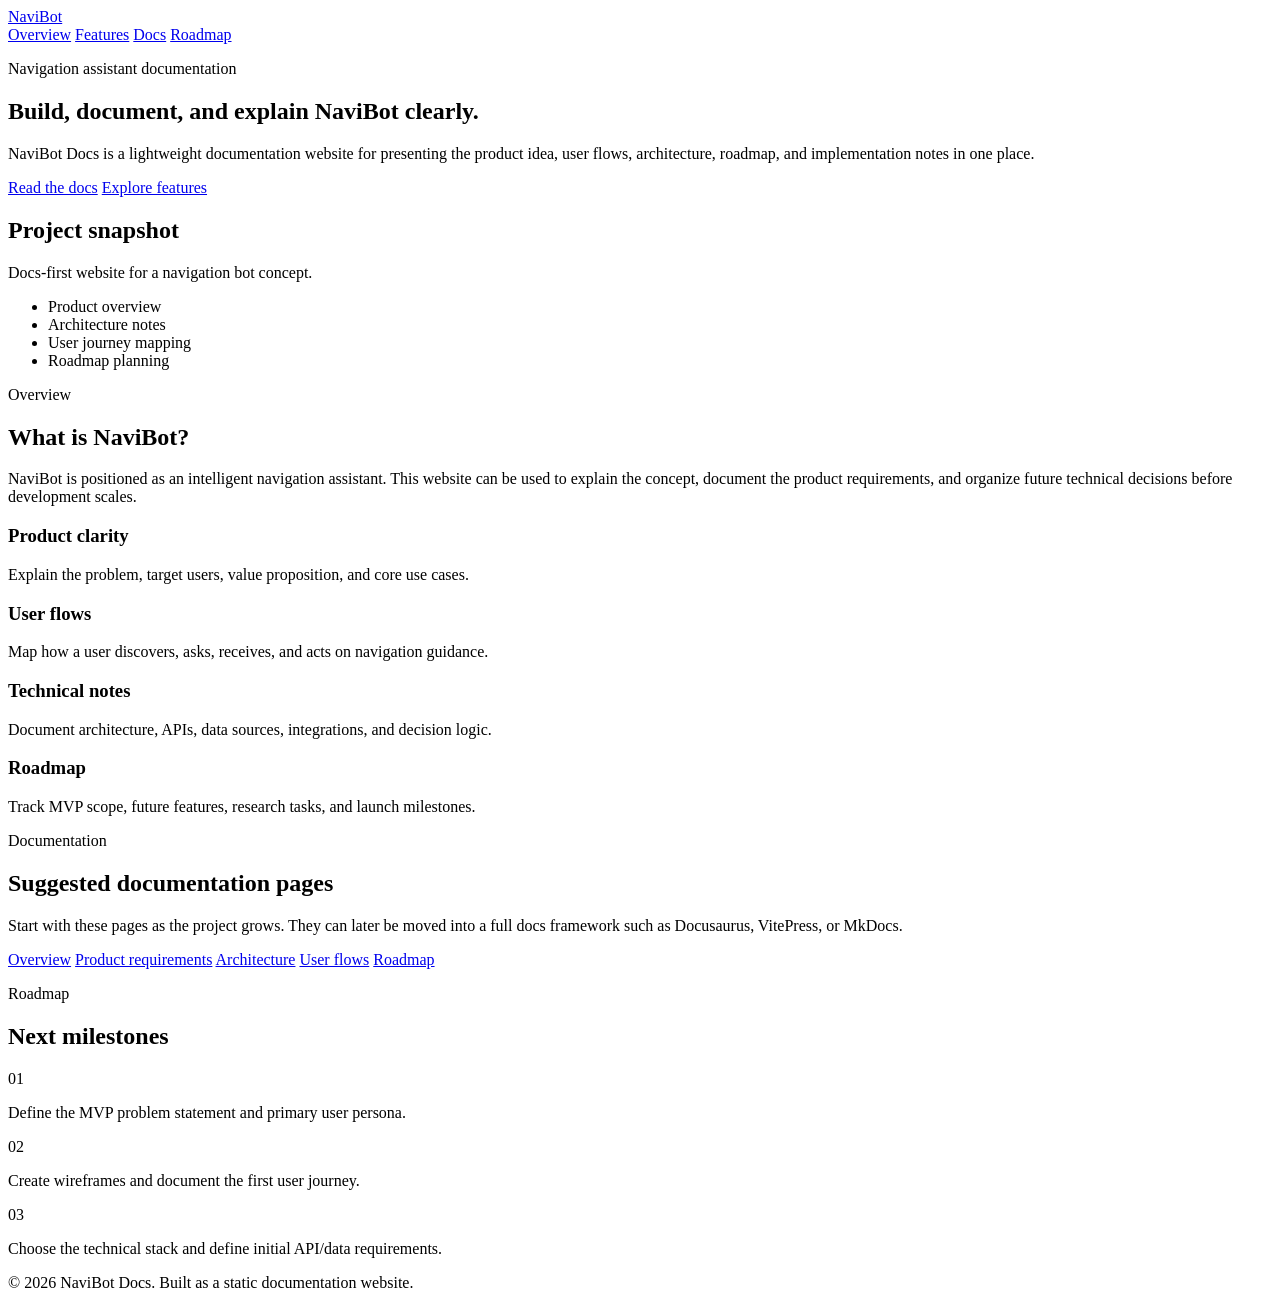
==== index.html @ 1c1b9d84 "Create NaviBot static website" ====
<!DOCTYPE html>
<html lang="en">
<head>
  <meta charset="UTF-8" />
  <meta name="viewport" content="width=device-width, initial-scale=1.0" />
  <title>NaviBot Docs</title>
  <meta name="description" content="Documentation and product overview website for NaviBot." />
  <link rel="stylesheet" href="styles.css" />
</head>
<body>
  <header class="site-header">
    <nav class="nav">
      <a class="logo" href="#top">NaviBot</a>
      <div class="nav-links">
        <a href="#overview">Overview</a>
        <a href="#features">Features</a>
        <a href="#docs">Docs</a>
        <a href="#roadmap">Roadmap</a>
      </div>
    </nav>
  </header>

  <main id="top">
    <section class="hero">
      <div class="hero-content">
        <p class="eyebrow">Navigation assistant documentation</p>
        <h1>Build, document, and explain NaviBot clearly.</h1>
        <p class="hero-text">
          NaviBot Docs is a lightweight documentation website for presenting the product idea,
          user flows, architecture, roadmap, and implementation notes in one place.
        </p>
        <div class="hero-actions">
          <a class="button primary" href="#docs">Read the docs</a>
          <a class="button secondary" href="#features">Explore features</a>
        </div>
      </div>
      <div class="hero-card" aria-label="NaviBot summary card">
        <span class="status-dot"></span>
        <h2>Project snapshot</h2>
        <p>Docs-first website for a navigation bot concept.</p>
        <ul>
          <li>Product overview</li>
          <li>Architecture notes</li>
          <li>User journey mapping</li>
          <li>Roadmap planning</li>
        </ul>
      </div>
    </section>

    <section id="overview" class="section">
      <div class="section-heading">
        <p class="eyebrow">Overview</p>
        <h2>What is NaviBot?</h2>
      </div>
      <p>
        NaviBot is positioned as an intelligent navigation assistant. This website can be used
        to explain the concept, document the product requirements, and organize future technical
        decisions before development scales.
      </p>
    </section>

    <section id="features" class="section grid-section">
      <div class="feature-card">
        <h3>Product clarity</h3>
        <p>Explain the problem, target users, value proposition, and core use cases.</p>
      </div>
      <div class="feature-card">
        <h3>User flows</h3>
        <p>Map how a user discovers, asks, receives, and acts on navigation guidance.</p>
      </div>
      <div class="feature-card">
        <h3>Technical notes</h3>
        <p>Document architecture, APIs, data sources, integrations, and decision logic.</p>
      </div>
      <div class="feature-card">
        <h3>Roadmap</h3>
        <p>Track MVP scope, future features, research tasks, and launch milestones.</p>
      </div>
    </section>

    <section id="docs" class="section docs-panel">
      <div>
        <p class="eyebrow">Documentation</p>
        <h2>Suggested documentation pages</h2>
        <p>
          Start with these pages as the project grows. They can later be moved into a full docs
          framework such as Docusaurus, VitePress, or MkDocs.
        </p>
      </div>
      <div class="doc-list">
        <a href="docs/overview.md">Overview</a>
        <a href="docs/product-requirements.md">Product requirements</a>
        <a href="docs/architecture.md">Architecture</a>
        <a href="docs/user-flows.md">User flows</a>
        <a href="docs/roadmap.md">Roadmap</a>
      </div>
    </section>

    <section id="roadmap" class="section timeline">
      <p class="eyebrow">Roadmap</p>
      <h2>Next milestones</h2>
      <div class="timeline-item">
        <span>01</span>
        <p>Define the MVP problem statement and primary user persona.</p>
      </div>
      <div class="timeline-item">
        <span>02</span>
        <p>Create wireframes and document the first user journey.</p>
      </div>
      <div class="timeline-item">
        <span>03</span>
        <p>Choose the technical stack and define initial API/data requirements.</p>
      </div>
    </section>
  </main>

  <footer class="footer">
    <p>© 2026 NaviBot Docs. Built as a static documentation website.</p>
  </footer>
</body>
</html>
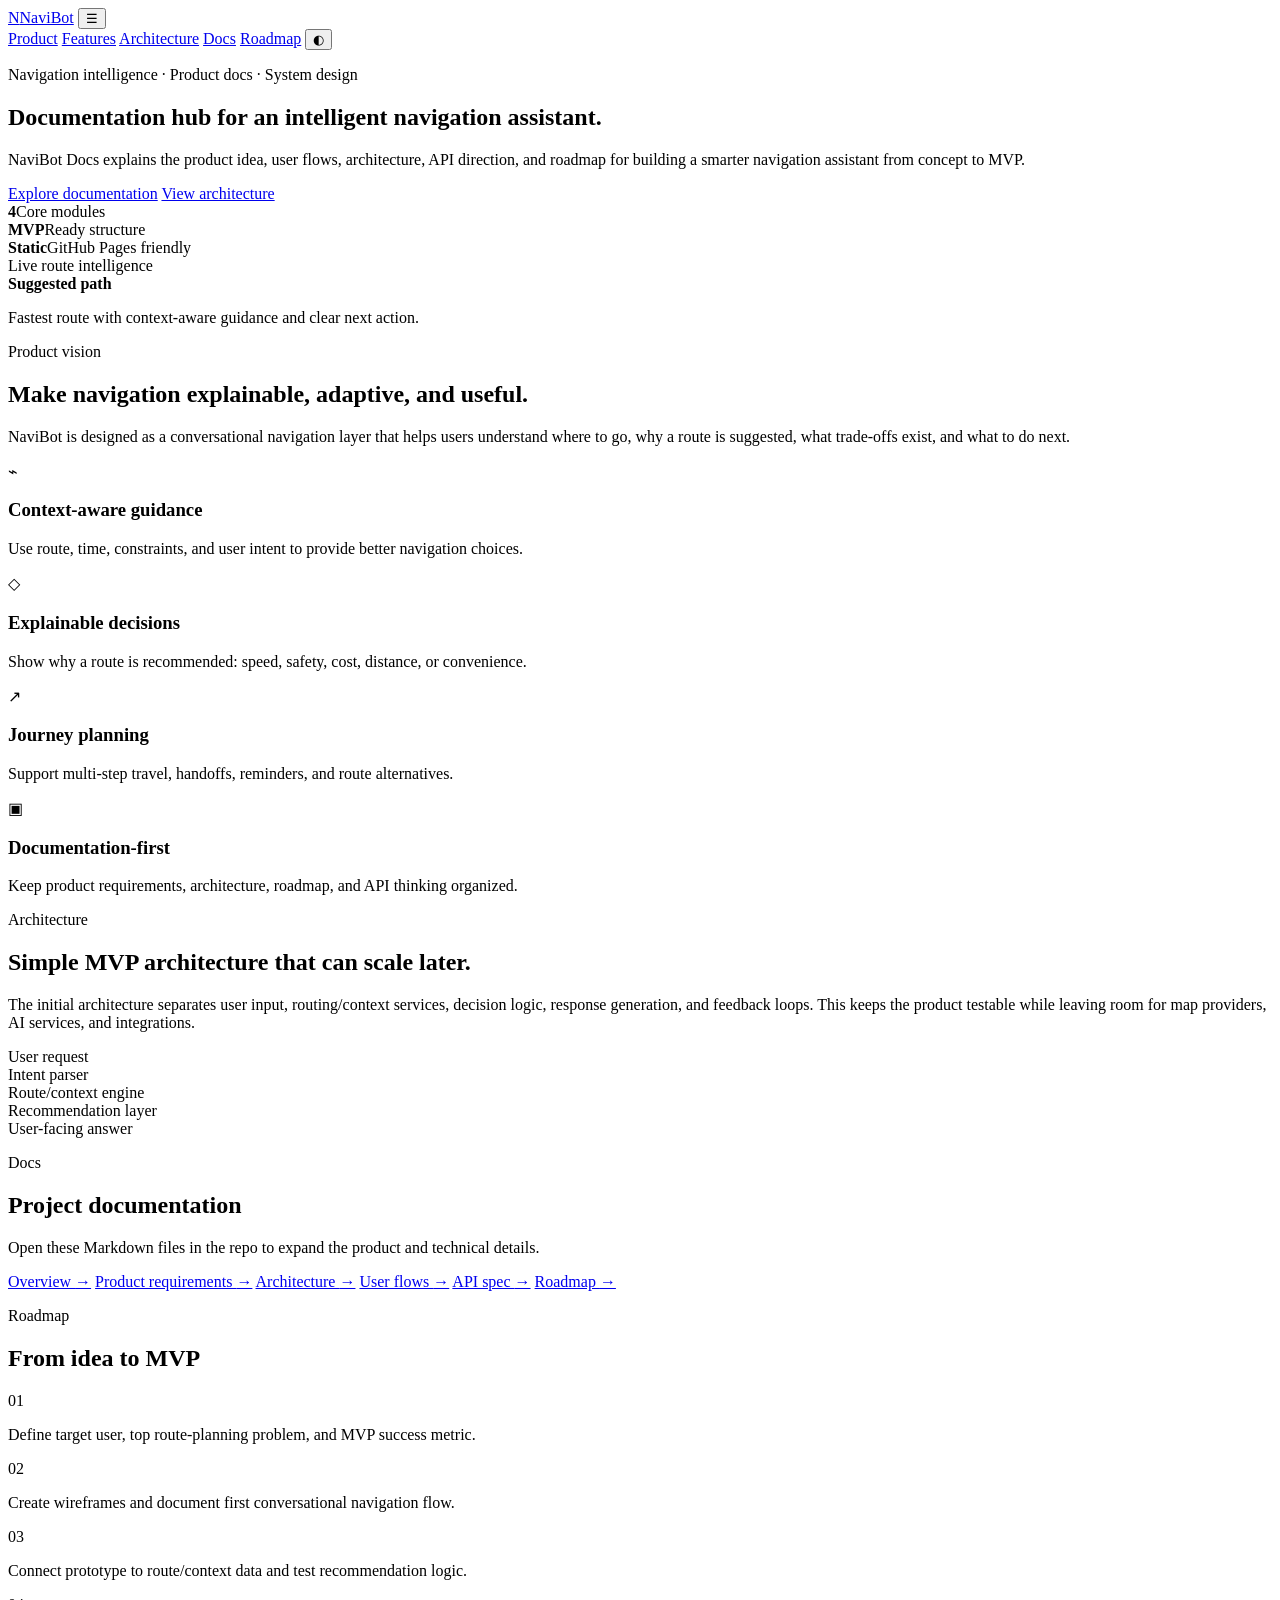
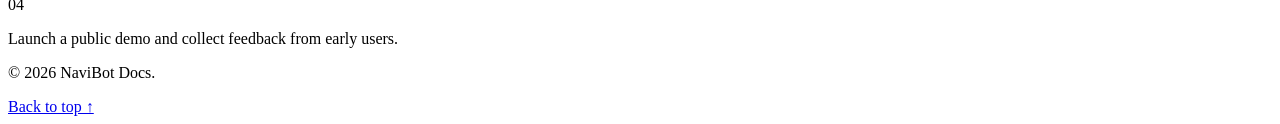
==== commit 5cac9151: "Build NaviBot documentation website homepage" ====
--- a/index.html
+++ b/index.html
@@ -1,121 +1,162 @@
 <!DOCTYPE html>
-<html lang="en">
+<html lang="en" data-theme="dark">
 <head>
   <meta charset="UTF-8" />
   <meta name="viewport" content="width=device-width, initial-scale=1.0" />
-  <title>NaviBot Docs</title>
-  <meta name="description" content="Documentation and product overview website for NaviBot." />
+  <title>NaviBot | Intelligent Navigation Assistant</title>
+  <meta name="description" content="NaviBot is an intelligent navigation assistant concept with product docs, architecture notes, user flows, and roadmap." />
+  <meta property="og:title" content="NaviBot Documentation" />
+  <meta property="og:description" content="Product and technical documentation website for NaviBot." />
+  <link rel="preconnect" href="https://fonts.googleapis.com">
+  <link rel="preconnect" href="https://fonts.gstatic.com" crossorigin>
+  <link href="https://fonts.googleapis.com/css2?family=Inter:wght@400;500;600;700;800&display=swap" rel="stylesheet">
   <link rel="stylesheet" href="styles.css" />
 </head>
 <body>
+  <div class="background-glow"></div>
+
   <header class="site-header">
-    <nav class="nav">
-      <a class="logo" href="#top">NaviBot</a>
+    <nav class="nav container">
+      <a class="logo" href="#top" aria-label="NaviBot home"><span>N</span>NaviBot</a>
+      <button class="nav-toggle" aria-label="Toggle navigation">☰</button>
       <div class="nav-links">
-        <a href="#overview">Overview</a>
+        <a href="#product">Product</a>
         <a href="#features">Features</a>
+        <a href="#architecture">Architecture</a>
         <a href="#docs">Docs</a>
         <a href="#roadmap">Roadmap</a>
+        <button class="theme-toggle" type="button" aria-label="Toggle dark mode">◐</button>
       </div>
     </nav>
   </header>
 
   <main id="top">
-    <section class="hero">
-      <div class="hero-content">
-        <p class="eyebrow">Navigation assistant documentation</p>
-        <h1>Build, document, and explain NaviBot clearly.</h1>
+    <section class="hero container">
+      <div class="hero-content reveal">
+        <p class="eyebrow">Navigation intelligence · Product docs · System design</p>
+        <h1>Documentation hub for an intelligent navigation assistant.</h1>
         <p class="hero-text">
-          NaviBot Docs is a lightweight documentation website for presenting the product idea,
-          user flows, architecture, roadmap, and implementation notes in one place.
+          NaviBot Docs explains the product idea, user flows, architecture, API direction,
+          and roadmap for building a smarter navigation assistant from concept to MVP.
         </p>
         <div class="hero-actions">
-          <a class="button primary" href="#docs">Read the docs</a>
-          <a class="button secondary" href="#features">Explore features</a>
+          <a class="button primary" href="#docs">Explore documentation</a>
+          <a class="button secondary" href="#architecture">View architecture</a>
+        </div>
+        <div class="metrics" aria-label="Project highlights">
+          <div><strong>4</strong><span>Core modules</span></div>
+          <div><strong>MVP</strong><span>Ready structure</span></div>
+          <div><strong>Static</strong><span>GitHub Pages friendly</span></div>
         </div>
       </div>
-      <div class="hero-card" aria-label="NaviBot summary card">
-        <span class="status-dot"></span>
-        <h2>Project snapshot</h2>
-        <p>Docs-first website for a navigation bot concept.</p>
-        <ul>
-          <li>Product overview</li>
-          <li>Architecture notes</li>
-          <li>User journey mapping</li>
-          <li>Roadmap planning</li>
-        </ul>
+
+      <div class="hero-visual reveal">
+        <div class="map-card">
+          <div class="map-header">
+            <span class="pulse"></span>
+            <span>Live route intelligence</span>
+          </div>
+          <div class="route-canvas">
+            <span class="node node-a"></span>
+            <span class="node node-b"></span>
+            <span class="node node-c"></span>
+            <span class="route-line line-one"></span>
+            <span class="route-line line-two"></span>
+          </div>
+          <div class="insight-card">
+            <strong>Suggested path</strong>
+            <p>Fastest route with context-aware guidance and clear next action.</p>
+          </div>
+        </div>
       </div>
     </section>
 
-    <section id="overview" class="section">
+    <section id="product" class="section container reveal">
       <div class="section-heading">
-        <p class="eyebrow">Overview</p>
-        <h2>What is NaviBot?</h2>
+        <p class="eyebrow">Product vision</p>
+        <h2>Make navigation explainable, adaptive, and useful.</h2>
       </div>
-      <p>
-        NaviBot is positioned as an intelligent navigation assistant. This website can be used
-        to explain the concept, document the product requirements, and organize future technical
-        decisions before development scales.
+      <p class="lead">
+        NaviBot is designed as a conversational navigation layer that helps users understand where to go,
+        why a route is suggested, what trade-offs exist, and what to do next.
       </p>
     </section>
 
-    <section id="features" class="section grid-section">
-      <div class="feature-card">
-        <h3>Product clarity</h3>
-        <p>Explain the problem, target users, value proposition, and core use cases.</p>
+    <section id="features" class="section container grid-section">
+      <article class="feature-card reveal">
+        <span class="icon">⌁</span>
+        <h3>Context-aware guidance</h3>
+        <p>Use route, time, constraints, and user intent to provide better navigation choices.</p>
+      </article>
+      <article class="feature-card reveal">
+        <span class="icon">◇</span>
+        <h3>Explainable decisions</h3>
+        <p>Show why a route is recommended: speed, safety, cost, distance, or convenience.</p>
+      </article>
+      <article class="feature-card reveal">
+        <span class="icon">↗</span>
+        <h3>Journey planning</h3>
+        <p>Support multi-step travel, handoffs, reminders, and route alternatives.</p>
+      </article>
+      <article class="feature-card reveal">
+        <span class="icon">▣</span>
+        <h3>Documentation-first</h3>
+        <p>Keep product requirements, architecture, roadmap, and API thinking organized.</p>
+      </article>
+    </section>
+
+    <section id="architecture" class="section container split-panel reveal">
+      <div>
+        <p class="eyebrow">Architecture</p>
+        <h2>Simple MVP architecture that can scale later.</h2>
+        <p>
+          The initial architecture separates user input, routing/context services, decision logic,
+          response generation, and feedback loops. This keeps the product testable while leaving room
+          for map providers, AI services, and integrations.
+        </p>
       </div>
-      <div class="feature-card">
-        <h3>User flows</h3>
-        <p>Map how a user discovers, asks, receives, and acts on navigation guidance.</p>
-      </div>
-      <div class="feature-card">
-        <h3>Technical notes</h3>
-        <p>Document architecture, APIs, data sources, integrations, and decision logic.</p>
-      </div>
-      <div class="feature-card">
-        <h3>Roadmap</h3>
-        <p>Track MVP scope, future features, research tasks, and launch milestones.</p>
+      <div class="architecture-stack">
+        <div>User request</div>
+        <div>Intent parser</div>
+        <div>Route/context engine</div>
+        <div>Recommendation layer</div>
+        <div>User-facing answer</div>
       </div>
     </section>
 
-    <section id="docs" class="section docs-panel">
+    <section id="docs" class="section container docs-panel reveal">
       <div>
-        <p class="eyebrow">Documentation</p>
-        <h2>Suggested documentation pages</h2>
-        <p>
-          Start with these pages as the project grows. They can later be moved into a full docs
-          framework such as Docusaurus, VitePress, or MkDocs.
-        </p>
+        <p class="eyebrow">Docs</p>
+        <h2>Project documentation</h2>
+        <p>Open these Markdown files in the repo to expand the product and technical details.</p>
       </div>
       <div class="doc-list">
-        <a href="docs/overview.md">Overview</a>
-        <a href="docs/product-requirements.md">Product requirements</a>
-        <a href="docs/architecture.md">Architecture</a>
-        <a href="docs/user-flows.md">User flows</a>
-        <a href="docs/roadmap.md">Roadmap</a>
+        <a href="docs/overview.md">Overview <span>→</span></a>
+        <a href="docs/product-requirements.md">Product requirements <span>→</span></a>
+        <a href="docs/architecture.md">Architecture <span>→</span></a>
+        <a href="docs/user-flows.md">User flows <span>→</span></a>
+        <a href="docs/api-spec.md">API spec <span>→</span></a>
+        <a href="docs/roadmap.md">Roadmap <span>→</span></a>
       </div>
     </section>
 
-    <section id="roadmap" class="section timeline">
+    <section id="roadmap" class="section container timeline reveal">
       <p class="eyebrow">Roadmap</p>
-      <h2>Next milestones</h2>
-      <div class="timeline-item">
-        <span>01</span>
-        <p>Define the MVP problem statement and primary user persona.</p>
-      </div>
-      <div class="timeline-item">
-        <span>02</span>
-        <p>Create wireframes and document the first user journey.</p>
-      </div>
-      <div class="timeline-item">
-        <span>03</span>
-        <p>Choose the technical stack and define initial API/data requirements.</p>
-      </div>
+      <h2>From idea to MVP</h2>
+      <div class="timeline-item"><span>01</span><p>Define target user, top route-planning problem, and MVP success metric.</p></div>
+      <div class="timeline-item"><span>02</span><p>Create wireframes and document first conversational navigation flow.</p></div>
+      <div class="timeline-item"><span>03</span><p>Connect prototype to route/context data and test recommendation logic.</p></div>
+      <div class="timeline-item"><span>04</span><p>Launch a public demo and collect feedback from early users.</p></div>
     </section>
   </main>
 
   <footer class="footer">
-    <p>© 2026 NaviBot Docs. Built as a static documentation website.</p>
+    <div class="container footer-inner">
+      <p>© 2026 NaviBot Docs.</p>
+      <a href="#top">Back to top ↑</a>
+    </div>
   </footer>
+
+  <script src="script.js"></script>
 </body>
 </html>
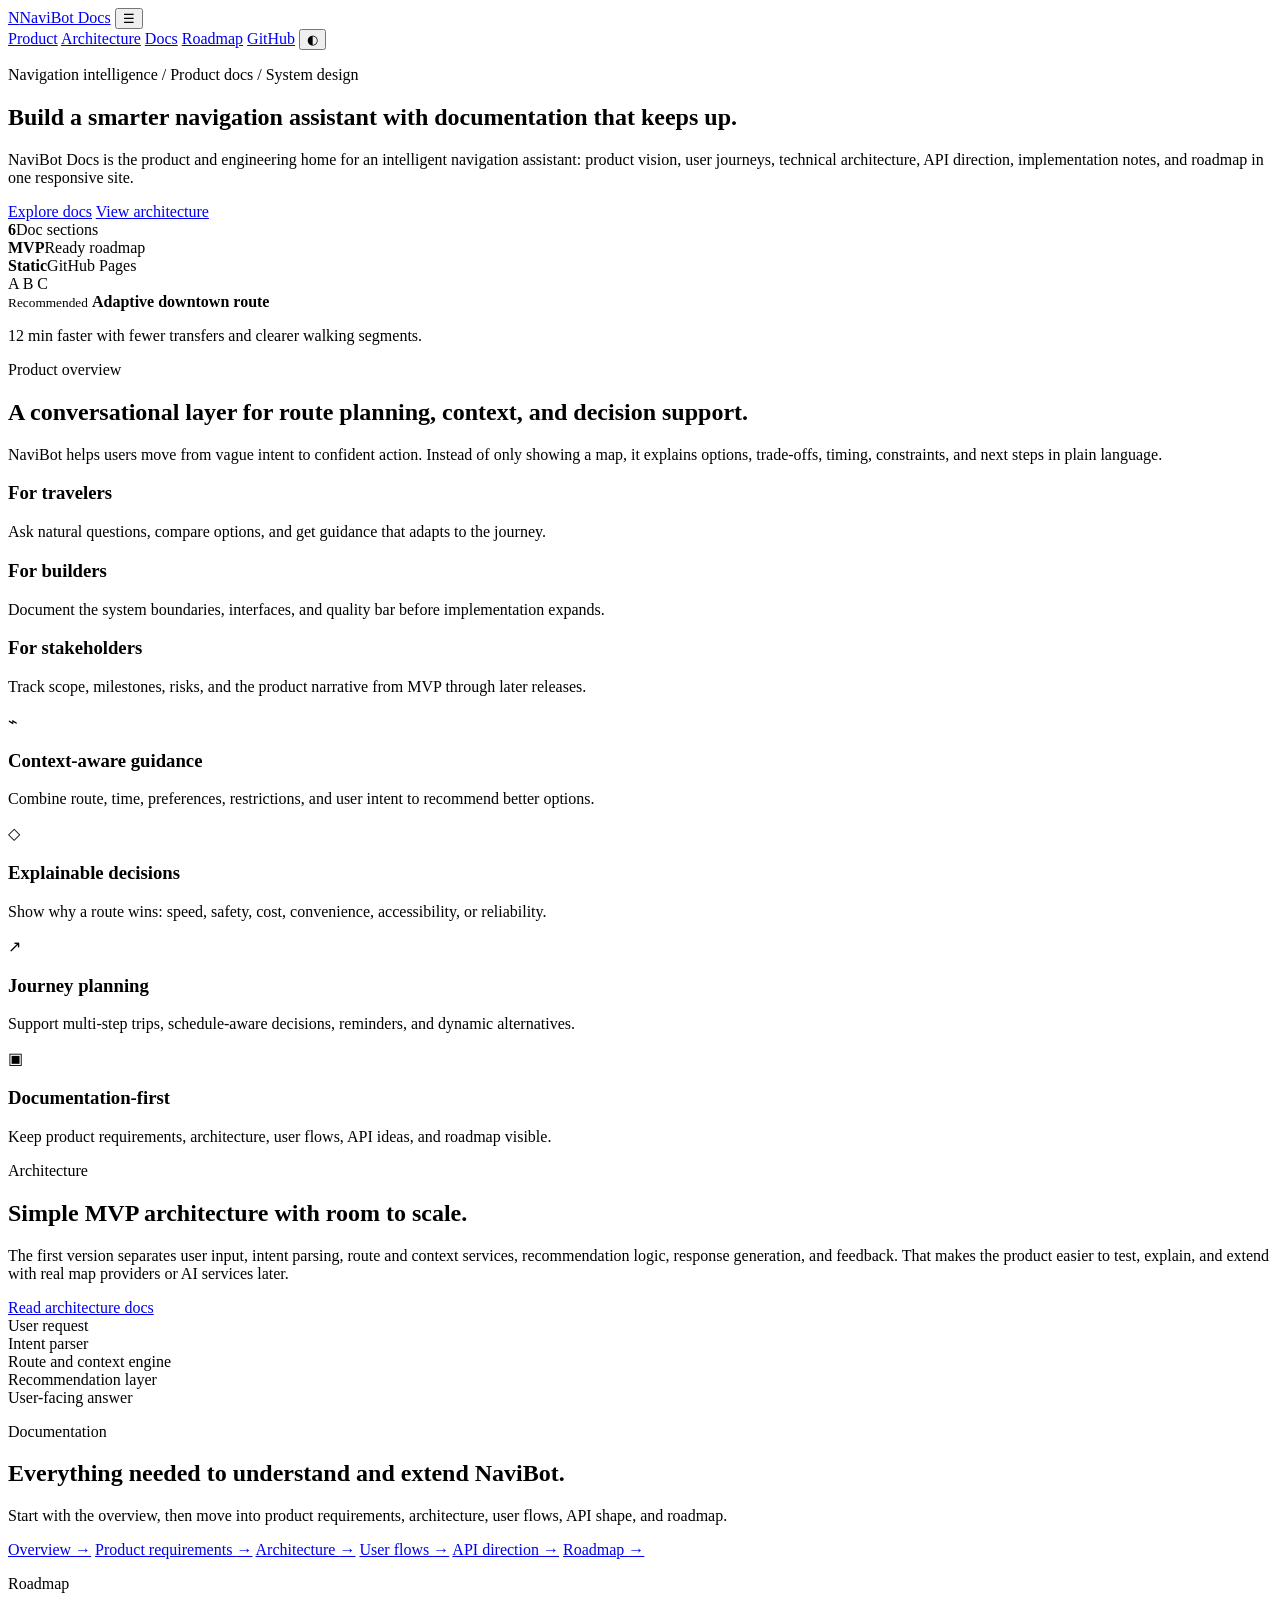
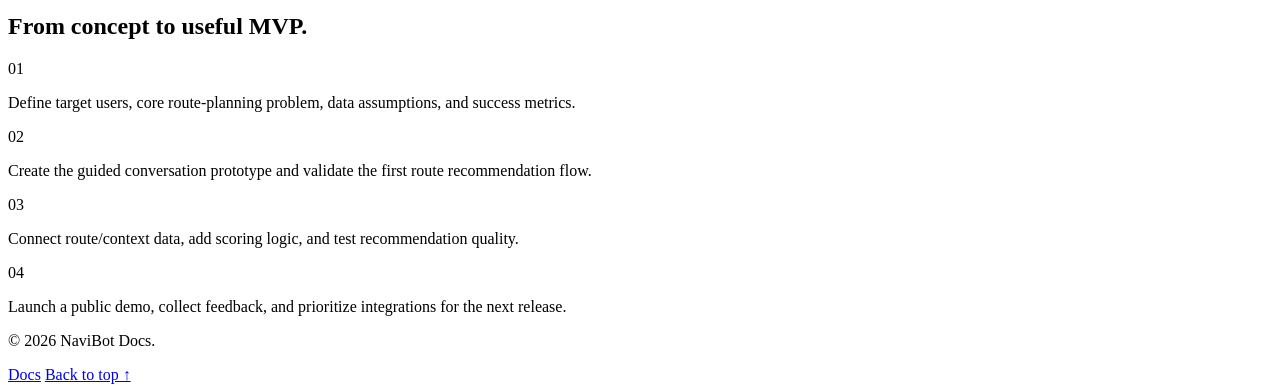
==== commit a8577242: "Polish NaviBot documentation homepage" ====
--- a/index.html
+++ b/index.html
@@ -3,29 +3,28 @@
 <head>
   <meta charset="UTF-8" />
   <meta name="viewport" content="width=device-width, initial-scale=1.0" />
-  <title>NaviBot | Intelligent Navigation Assistant</title>
-  <meta name="description" content="NaviBot is an intelligent navigation assistant concept with product docs, architecture notes, user flows, and roadmap." />
-  <meta property="og:title" content="NaviBot Documentation" />
+  <title>NaviBot Docs | Intelligent Navigation Assistant</title>
+  <meta name="description" content="A polished documentation hub for NaviBot, covering product overview, architecture, roadmap, API direction, and user flows." />
+  <meta property="og:title" content="NaviBot Docs" />
   <meta property="og:description" content="Product and technical documentation website for NaviBot." />
+  <meta property="og:type" content="website" />
   <link rel="preconnect" href="https://fonts.googleapis.com">
   <link rel="preconnect" href="https://fonts.gstatic.com" crossorigin>
   <link href="https://fonts.googleapis.com/css2?family=Inter:wght@400;500;600;700;800&display=swap" rel="stylesheet">
   <link rel="stylesheet" href="styles.css" />
 </head>
 <body>
-  <div class="background-glow"></div>
-
   <header class="site-header">
-    <nav class="nav container">
-      <a class="logo" href="#top" aria-label="NaviBot home"><span>N</span>NaviBot</a>
-      <button class="nav-toggle" aria-label="Toggle navigation">☰</button>
-      <div class="nav-links">
+    <nav class="nav container" aria-label="Primary navigation">
+      <a class="logo" href="index.html" aria-label="NaviBot Docs home"><span>N</span>NaviBot Docs</a>
+      <button class="nav-toggle" type="button" aria-label="Open navigation" aria-expanded="false">☰</button>
+      <div class="nav-links" data-nav-links>
         <a href="#product">Product</a>
-        <a href="#features">Features</a>
         <a href="#architecture">Architecture</a>
-        <a href="#docs">Docs</a>
+        <a href="docs/index.html">Docs</a>
         <a href="#roadmap">Roadmap</a>
-        <button class="theme-toggle" type="button" aria-label="Toggle dark mode">◐</button>
+        <a class="github-link" href="https://github.com/katariya-sagar/navibot-docs" target="_blank" rel="noreferrer">GitHub</a>
+        <button class="theme-toggle" type="button" aria-label="Toggle color theme" data-theme-toggle>◐</button>
       </div>
     </nav>
   </header>
@@ -33,39 +32,37 @@
   <main id="top">
     <section class="hero container">
       <div class="hero-content reveal">
-        <p class="eyebrow">Navigation intelligence · Product docs · System design</p>
-        <h1>Documentation hub for an intelligent navigation assistant.</h1>
+        <p class="eyebrow">Navigation intelligence / Product docs / System design</p>
+        <h1>Build a smarter navigation assistant with documentation that keeps up.</h1>
         <p class="hero-text">
-          NaviBot Docs explains the product idea, user flows, architecture, API direction,
-          and roadmap for building a smarter navigation assistant from concept to MVP.
+          NaviBot Docs is the product and engineering home for an intelligent navigation assistant: product vision,
+          user journeys, technical architecture, API direction, implementation notes, and roadmap in one responsive site.
         </p>
         <div class="hero-actions">
-          <a class="button primary" href="#docs">Explore documentation</a>
+          <a class="button primary" href="docs/index.html">Explore docs</a>
           <a class="button secondary" href="#architecture">View architecture</a>
         </div>
         <div class="metrics" aria-label="Project highlights">
-          <div><strong>4</strong><span>Core modules</span></div>
-          <div><strong>MVP</strong><span>Ready structure</span></div>
-          <div><strong>Static</strong><span>GitHub Pages friendly</span></div>
+          <div><strong>6</strong><span>Doc sections</span></div>
+          <div><strong>MVP</strong><span>Ready roadmap</span></div>
+          <div><strong>Static</strong><span>GitHub Pages</span></div>
         </div>
       </div>
 
-      <div class="hero-visual reveal">
-        <div class="map-card">
-          <div class="map-header">
-            <span class="pulse"></span>
-            <span>Live route intelligence</span>
-          </div>
-          <div class="route-canvas">
-            <span class="node node-a"></span>
-            <span class="node node-b"></span>
-            <span class="node node-c"></span>
-            <span class="route-line line-one"></span>
-            <span class="route-line line-two"></span>
-          </div>
-          <div class="insight-card">
-            <strong>Suggested path</strong>
-            <p>Fastest route with context-aware guidance and clear next action.</p>
+      <div class="hero-visual reveal" aria-label="Route intelligence preview">
+        <div class="device-frame">
+          <div class="device-topbar"><span></span><span></span><span></span></div>
+          <div class="map-surface">
+            <div class="route route-one"></div>
+            <div class="route route-two"></div>
+            <span class="pin start">A</span>
+            <span class="pin mid">B</span>
+            <span class="pin end">C</span>
+            <div class="route-panel">
+              <small>Recommended</small>
+              <strong>Adaptive downtown route</strong>
+              <p>12 min faster with fewer transfers and clearer walking segments.</p>
+            </div>
           </div>
         </div>
       </div>
@@ -73,52 +70,67 @@
 
     <section id="product" class="section container reveal">
       <div class="section-heading">
-        <p class="eyebrow">Product vision</p>
-        <h2>Make navigation explainable, adaptive, and useful.</h2>
+        <p class="eyebrow">Product overview</p>
+        <h2>A conversational layer for route planning, context, and decision support.</h2>
       </div>
       <p class="lead">
-        NaviBot is designed as a conversational navigation layer that helps users understand where to go,
-        why a route is suggested, what trade-offs exist, and what to do next.
+        NaviBot helps users move from vague intent to confident action. Instead of only showing a map,
+        it explains options, trade-offs, timing, constraints, and next steps in plain language.
       </p>
+      <div class="overview-grid">
+        <article>
+          <h3>For travelers</h3>
+          <p>Ask natural questions, compare options, and get guidance that adapts to the journey.</p>
+        </article>
+        <article>
+          <h3>For builders</h3>
+          <p>Document the system boundaries, interfaces, and quality bar before implementation expands.</p>
+        </article>
+        <article>
+          <h3>For stakeholders</h3>
+          <p>Track scope, milestones, risks, and the product narrative from MVP through later releases.</p>
+        </article>
+      </div>
     </section>
 
     <section id="features" class="section container grid-section">
       <article class="feature-card reveal">
         <span class="icon">⌁</span>
         <h3>Context-aware guidance</h3>
-        <p>Use route, time, constraints, and user intent to provide better navigation choices.</p>
+        <p>Combine route, time, preferences, restrictions, and user intent to recommend better options.</p>
       </article>
       <article class="feature-card reveal">
         <span class="icon">◇</span>
         <h3>Explainable decisions</h3>
-        <p>Show why a route is recommended: speed, safety, cost, distance, or convenience.</p>
+        <p>Show why a route wins: speed, safety, cost, convenience, accessibility, or reliability.</p>
       </article>
       <article class="feature-card reveal">
         <span class="icon">↗</span>
         <h3>Journey planning</h3>
-        <p>Support multi-step travel, handoffs, reminders, and route alternatives.</p>
+        <p>Support multi-step trips, schedule-aware decisions, reminders, and dynamic alternatives.</p>
       </article>
       <article class="feature-card reveal">
         <span class="icon">▣</span>
         <h3>Documentation-first</h3>
-        <p>Keep product requirements, architecture, roadmap, and API thinking organized.</p>
+        <p>Keep product requirements, architecture, user flows, API ideas, and roadmap visible.</p>
       </article>
     </section>
 
     <section id="architecture" class="section container split-panel reveal">
       <div>
         <p class="eyebrow">Architecture</p>
-        <h2>Simple MVP architecture that can scale later.</h2>
+        <h2>Simple MVP architecture with room to scale.</h2>
         <p>
-          The initial architecture separates user input, routing/context services, decision logic,
-          response generation, and feedback loops. This keeps the product testable while leaving room
-          for map providers, AI services, and integrations.
+          The first version separates user input, intent parsing, route and context services,
+          recommendation logic, response generation, and feedback. That makes the product easier to test,
+          explain, and extend with real map providers or AI services later.
         </p>
+        <a class="text-link" href="docs/architecture.html">Read architecture docs</a>
       </div>
-      <div class="architecture-stack">
+      <div class="architecture-stack" aria-label="Architecture layers">
         <div>User request</div>
         <div>Intent parser</div>
-        <div>Route/context engine</div>
+        <div>Route and context engine</div>
         <div>Recommendation layer</div>
         <div>User-facing answer</div>
       </div>
@@ -126,34 +138,37 @@
 
     <section id="docs" class="section container docs-panel reveal">
       <div>
-        <p class="eyebrow">Docs</p>
-        <h2>Project documentation</h2>
-        <p>Open these Markdown files in the repo to expand the product and technical details.</p>
+        <p class="eyebrow">Documentation</p>
+        <h2>Everything needed to understand and extend NaviBot.</h2>
+        <p>Start with the overview, then move into product requirements, architecture, user flows, API shape, and roadmap.</p>
       </div>
       <div class="doc-list">
-        <a href="docs/overview.md">Overview <span>→</span></a>
-        <a href="docs/product-requirements.md">Product requirements <span>→</span></a>
-        <a href="docs/architecture.md">Architecture <span>→</span></a>
-        <a href="docs/user-flows.md">User flows <span>→</span></a>
-        <a href="docs/api-spec.md">API spec <span>→</span></a>
-        <a href="docs/roadmap.md">Roadmap <span>→</span></a>
+        <a href="docs/overview.html">Overview <span>→</span></a>
+        <a href="docs/product.html">Product requirements <span>→</span></a>
+        <a href="docs/architecture.html">Architecture <span>→</span></a>
+        <a href="docs/user-flows.html">User flows <span>→</span></a>
+        <a href="docs/api.html">API direction <span>→</span></a>
+        <a href="docs/roadmap.html">Roadmap <span>→</span></a>
       </div>
     </section>
 
     <section id="roadmap" class="section container timeline reveal">
       <p class="eyebrow">Roadmap</p>
-      <h2>From idea to MVP</h2>
-      <div class="timeline-item"><span>01</span><p>Define target user, top route-planning problem, and MVP success metric.</p></div>
-      <div class="timeline-item"><span>02</span><p>Create wireframes and document first conversational navigation flow.</p></div>
-      <div class="timeline-item"><span>03</span><p>Connect prototype to route/context data and test recommendation logic.</p></div>
-      <div class="timeline-item"><span>04</span><p>Launch a public demo and collect feedback from early users.</p></div>
+      <h2>From concept to useful MVP.</h2>
+      <div class="timeline-item"><span>01</span><p>Define target users, core route-planning problem, data assumptions, and success metrics.</p></div>
+      <div class="timeline-item"><span>02</span><p>Create the guided conversation prototype and validate the first route recommendation flow.</p></div>
+      <div class="timeline-item"><span>03</span><p>Connect route/context data, add scoring logic, and test recommendation quality.</p></div>
+      <div class="timeline-item"><span>04</span><p>Launch a public demo, collect feedback, and prioritize integrations for the next release.</p></div>
     </section>
   </main>
 
   <footer class="footer">
     <div class="container footer-inner">
       <p>© 2026 NaviBot Docs.</p>
-      <a href="#top">Back to top ↑</a>
+      <div>
+        <a href="docs/index.html">Docs</a>
+        <a href="#top">Back to top ↑</a>
+      </div>
     </div>
   </footer>
 
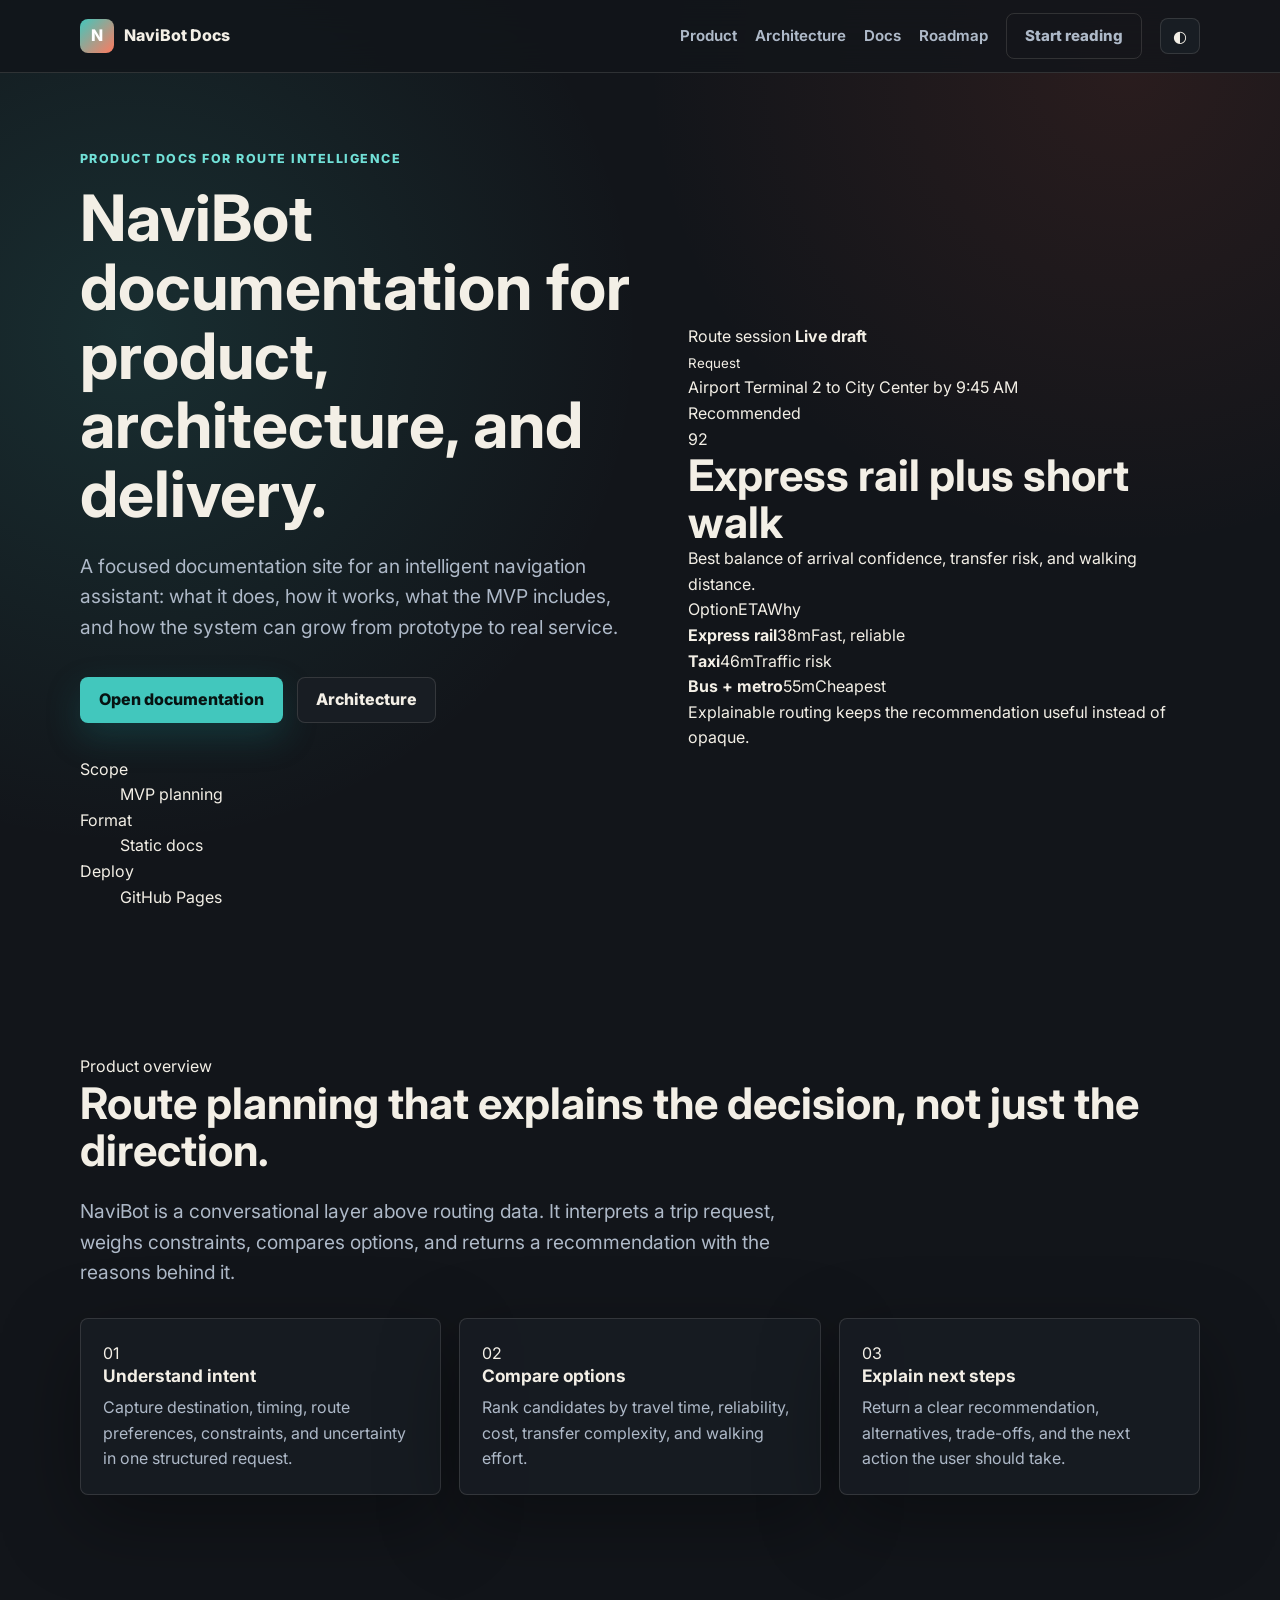
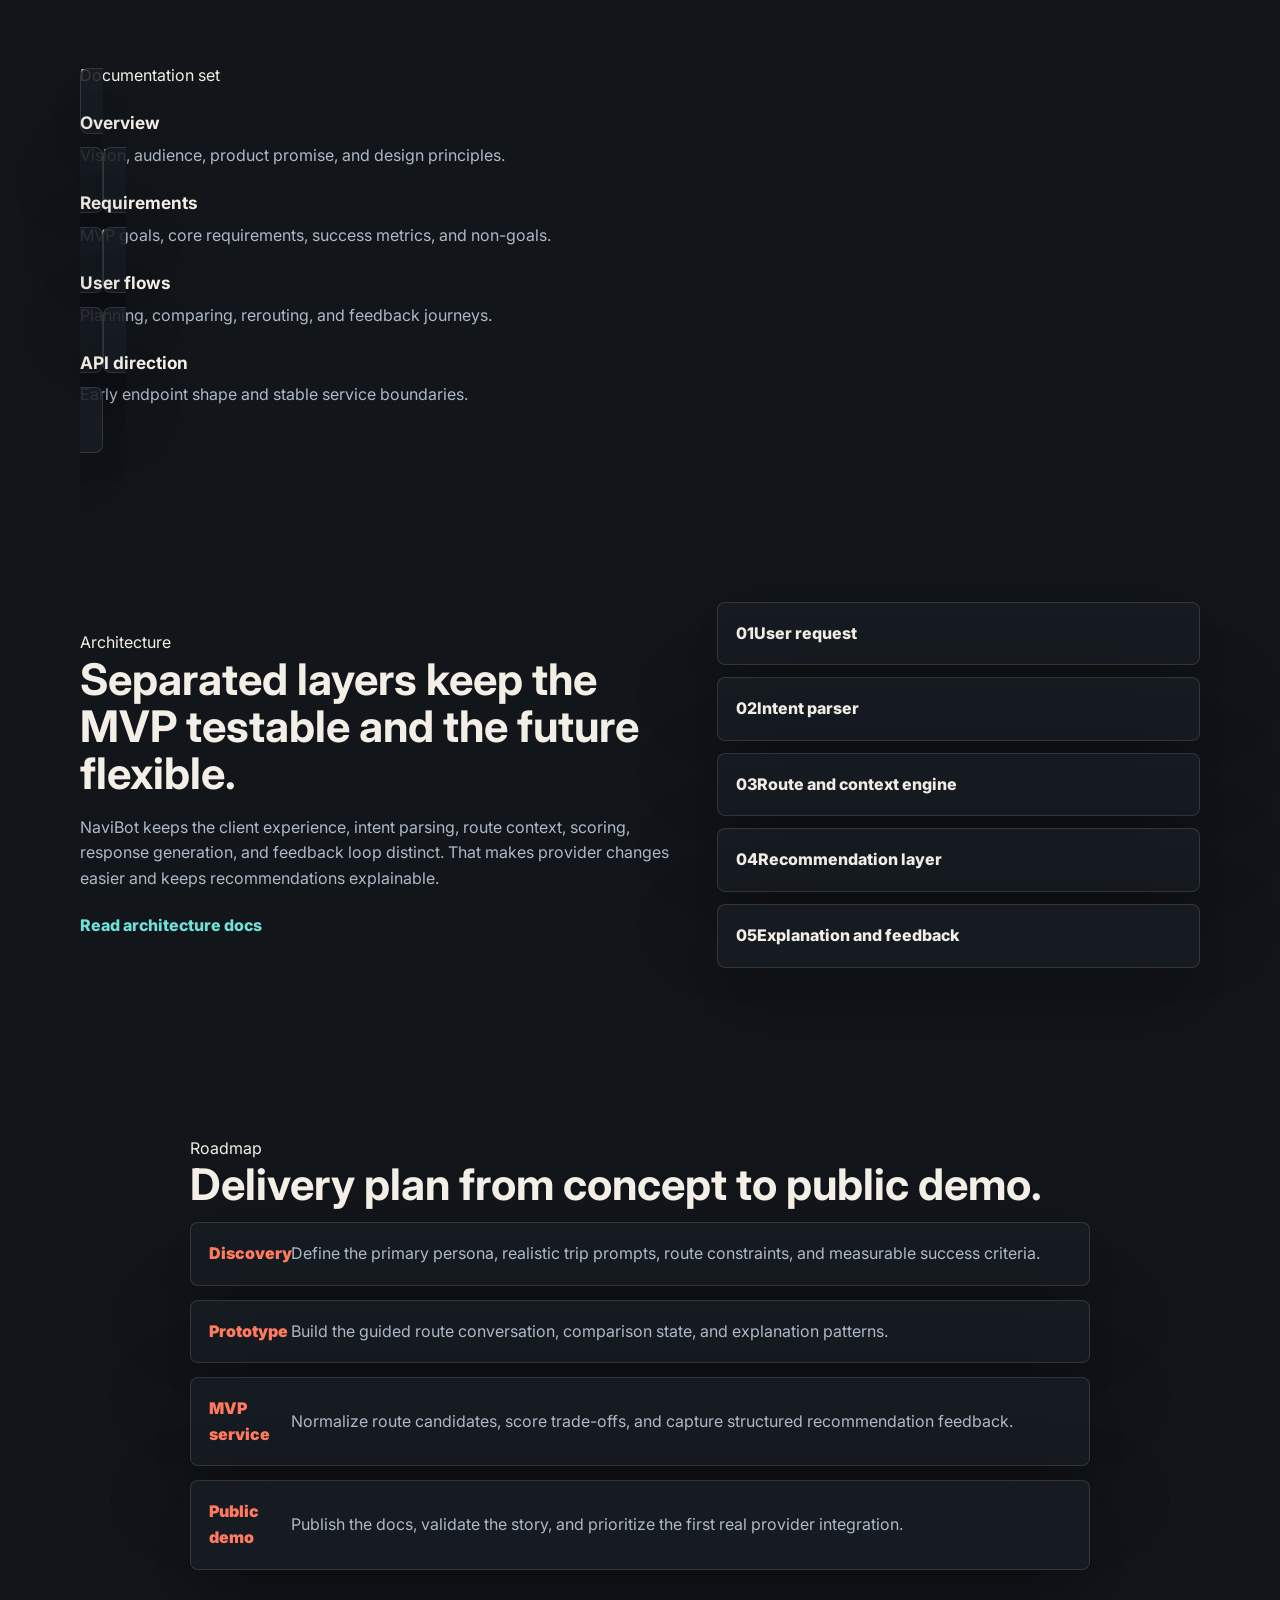
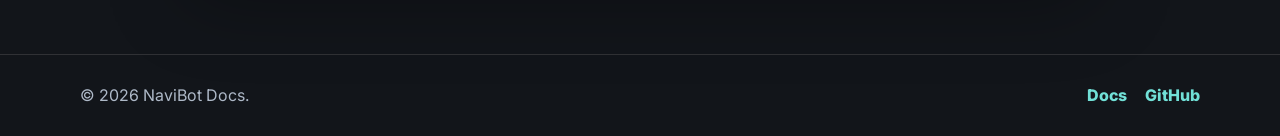
==== commit 7337c1c3: "Redesign NaviBot Docs homepage" ====
--- a/index.html
+++ b/index.html
@@ -3,10 +3,10 @@
 <head>
   <meta charset="UTF-8" />
   <meta name="viewport" content="width=device-width, initial-scale=1.0" />
-  <title>NaviBot Docs | Intelligent Navigation Assistant</title>
-  <meta name="description" content="A polished documentation hub for NaviBot, covering product overview, architecture, roadmap, API direction, and user flows." />
+  <title>NaviBot Docs | Navigation Intelligence Documentation</title>
+  <meta name="description" content="Product and technical documentation for NaviBot, an intelligent navigation assistant." />
   <meta property="og:title" content="NaviBot Docs" />
-  <meta property="og:description" content="Product and technical documentation website for NaviBot." />
+  <meta property="og:description" content="A modern documentation website for NaviBot product, architecture, API direction, and roadmap." />
   <meta property="og:type" content="website" />
   <link rel="preconnect" href="https://fonts.googleapis.com">
   <link rel="preconnect" href="https://fonts.gstatic.com" crossorigin>
@@ -23,7 +23,7 @@
         <a href="#architecture">Architecture</a>
         <a href="docs/index.html">Docs</a>
         <a href="#roadmap">Roadmap</a>
-        <a class="github-link" href="https://github.com/katariya-sagar/navibot-docs" target="_blank" rel="noreferrer">GitHub</a>
+        <a class="button nav-button" href="docs/index.html">Start reading</a>
         <button class="theme-toggle" type="button" aria-label="Toggle color theme" data-theme-toggle>◐</button>
       </div>
     </nav>
@@ -32,133 +32,123 @@
   <main id="top">
     <section class="hero container">
       <div class="hero-content reveal">
-        <p class="eyebrow">Navigation intelligence / Product docs / System design</p>
-        <h1>Build a smarter navigation assistant with documentation that keeps up.</h1>
+        <p class="eyebrow">Product docs for route intelligence</p>
+        <h1>NaviBot documentation for product, architecture, and delivery.</h1>
         <p class="hero-text">
-          NaviBot Docs is the product and engineering home for an intelligent navigation assistant: product vision,
-          user journeys, technical architecture, API direction, implementation notes, and roadmap in one responsive site.
+          A focused documentation site for an intelligent navigation assistant: what it does, how it works,
+          what the MVP includes, and how the system can grow from prototype to real service.
         </p>
         <div class="hero-actions">
-          <a class="button primary" href="docs/index.html">Explore docs</a>
-          <a class="button secondary" href="#architecture">View architecture</a>
+          <a class="button primary" href="docs/index.html">Open documentation</a>
+          <a class="button secondary" href="docs/architecture.html">Architecture</a>
         </div>
-        <div class="metrics" aria-label="Project highlights">
-          <div><strong>6</strong><span>Doc sections</span></div>
-          <div><strong>MVP</strong><span>Ready roadmap</span></div>
-          <div><strong>Static</strong><span>GitHub Pages</span></div>
-        </div>
+        <dl class="stats" aria-label="Documentation summary">
+          <div><dt>Scope</dt><dd>MVP planning</dd></div>
+          <div><dt>Format</dt><dd>Static docs</dd></div>
+          <div><dt>Deploy</dt><dd>GitHub Pages</dd></div>
+        </dl>
       </div>
 
-      <div class="hero-visual reveal" aria-label="Route intelligence preview">
-        <div class="device-frame">
-          <div class="device-topbar"><span></span><span></span><span></span></div>
-          <div class="map-surface">
-            <div class="route route-one"></div>
-            <div class="route route-two"></div>
-            <span class="pin start">A</span>
-            <span class="pin mid">B</span>
-            <span class="pin end">C</span>
-            <div class="route-panel">
-              <small>Recommended</small>
-              <strong>Adaptive downtown route</strong>
-              <p>12 min faster with fewer transfers and clearer walking segments.</p>
-            </div>
+      <div class="hero-panel reveal" aria-label="NaviBot route recommendation example">
+        <div class="panel-toolbar">
+          <span>Route session</span>
+          <strong>Live draft</strong>
+        </div>
+        <div class="route-summary">
+          <div>
+            <small>Request</small>
+            <p>Airport Terminal 2 to City Center by 9:45 AM</p>
           </div>
+          <span class="status-pill">Recommended</span>
+        </div>
+        <div class="recommendation-card">
+          <div class="score-ring">92</div>
+          <div>
+            <h2>Express rail plus short walk</h2>
+            <p>Best balance of arrival confidence, transfer risk, and walking distance.</p>
+          </div>
+        </div>
+        <div class="comparison-table" role="table" aria-label="Route comparison">
+          <div role="row"><span>Option</span><span>ETA</span><span>Why</span></div>
+          <div role="row"><strong>Express rail</strong><span>38m</span><span>Fast, reliable</span></div>
+          <div role="row"><strong>Taxi</strong><span>46m</span><span>Traffic risk</span></div>
+          <div role="row"><strong>Bus + metro</strong><span>55m</span><span>Cheapest</span></div>
+        </div>
+        <div class="insight-strip">
+          <span></span>
+          <p>Explainable routing keeps the recommendation useful instead of opaque.</p>
         </div>
       </div>
     </section>
 
     <section id="product" class="section container reveal">
-      <div class="section-heading">
-        <p class="eyebrow">Product overview</p>
-        <h2>A conversational layer for route planning, context, and decision support.</h2>
+      <div class="section-kicker">Product overview</div>
+      <div class="section-grid">
+        <div>
+          <h2>Route planning that explains the decision, not just the direction.</h2>
+        </div>
+        <p class="lead">
+          NaviBot is a conversational layer above routing data. It interprets a trip request,
+          weighs constraints, compares options, and returns a recommendation with the reasons behind it.
+        </p>
       </div>
-      <p class="lead">
-        NaviBot helps users move from vague intent to confident action. Instead of only showing a map,
-        it explains options, trade-offs, timing, constraints, and next steps in plain language.
-      </p>
       <div class="overview-grid">
         <article>
-          <h3>For travelers</h3>
-          <p>Ask natural questions, compare options, and get guidance that adapts to the journey.</p>
+          <span>01</span>
+          <h3>Understand intent</h3>
+          <p>Capture destination, timing, route preferences, constraints, and uncertainty in one structured request.</p>
         </article>
         <article>
-          <h3>For builders</h3>
-          <p>Document the system boundaries, interfaces, and quality bar before implementation expands.</p>
+          <span>02</span>
+          <h3>Compare options</h3>
+          <p>Rank candidates by travel time, reliability, cost, transfer complexity, and walking effort.</p>
         </article>
         <article>
-          <h3>For stakeholders</h3>
-          <p>Track scope, milestones, risks, and the product narrative from MVP through later releases.</p>
+          <span>03</span>
+          <h3>Explain next steps</h3>
+          <p>Return a clear recommendation, alternatives, trade-offs, and the next action the user should take.</p>
         </article>
       </div>
     </section>
 
-    <section id="features" class="section container grid-section">
-      <article class="feature-card reveal">
-        <span class="icon">⌁</span>
-        <h3>Context-aware guidance</h3>
-        <p>Combine route, time, preferences, restrictions, and user intent to recommend better options.</p>
-      </article>
-      <article class="feature-card reveal">
-        <span class="icon">◇</span>
-        <h3>Explainable decisions</h3>
-        <p>Show why a route wins: speed, safety, cost, convenience, accessibility, or reliability.</p>
-      </article>
-      <article class="feature-card reveal">
-        <span class="icon">↗</span>
-        <h3>Journey planning</h3>
-        <p>Support multi-step trips, schedule-aware decisions, reminders, and dynamic alternatives.</p>
-      </article>
-      <article class="feature-card reveal">
-        <span class="icon">▣</span>
-        <h3>Documentation-first</h3>
-        <p>Keep product requirements, architecture, user flows, API ideas, and roadmap visible.</p>
-      </article>
+    <section id="features" class="section band">
+      <div class="container">
+        <div class="section-kicker">Documentation set</div>
+        <div class="feature-grid">
+          <a class="feature-card reveal" href="docs/overview.html"><h3>Overview</h3><p>Vision, audience, product promise, and design principles.</p></a>
+          <a class="feature-card reveal" href="docs/product.html"><h3>Requirements</h3><p>MVP goals, core requirements, success metrics, and non-goals.</p></a>
+          <a class="feature-card reveal" href="docs/user-flows.html"><h3>User flows</h3><p>Planning, comparing, rerouting, and feedback journeys.</p></a>
+          <a class="feature-card reveal" href="docs/api.html"><h3>API direction</h3><p>Early endpoint shape and stable service boundaries.</p></a>
+        </div>
+      </div>
     </section>
 
     <section id="architecture" class="section container split-panel reveal">
       <div>
-        <p class="eyebrow">Architecture</p>
-        <h2>Simple MVP architecture with room to scale.</h2>
+        <div class="section-kicker">Architecture</div>
+        <h2>Separated layers keep the MVP testable and the future flexible.</h2>
         <p>
-          The first version separates user input, intent parsing, route and context services,
-          recommendation logic, response generation, and feedback. That makes the product easier to test,
-          explain, and extend with real map providers or AI services later.
+          NaviBot keeps the client experience, intent parsing, route context, scoring, response generation,
+          and feedback loop distinct. That makes provider changes easier and keeps recommendations explainable.
         </p>
         <a class="text-link" href="docs/architecture.html">Read architecture docs</a>
       </div>
       <div class="architecture-stack" aria-label="Architecture layers">
-        <div>User request</div>
-        <div>Intent parser</div>
-        <div>Route and context engine</div>
-        <div>Recommendation layer</div>
-        <div>User-facing answer</div>
-      </div>
-    </section>
-
-    <section id="docs" class="section container docs-panel reveal">
-      <div>
-        <p class="eyebrow">Documentation</p>
-        <h2>Everything needed to understand and extend NaviBot.</h2>
-        <p>Start with the overview, then move into product requirements, architecture, user flows, API shape, and roadmap.</p>
-      </div>
-      <div class="doc-list">
-        <a href="docs/overview.html">Overview <span>→</span></a>
-        <a href="docs/product.html">Product requirements <span>→</span></a>
-        <a href="docs/architecture.html">Architecture <span>→</span></a>
-        <a href="docs/user-flows.html">User flows <span>→</span></a>
-        <a href="docs/api.html">API direction <span>→</span></a>
-        <a href="docs/roadmap.html">Roadmap <span>→</span></a>
+        <div><span>01</span>User request</div>
+        <div><span>02</span>Intent parser</div>
+        <div><span>03</span>Route and context engine</div>
+        <div><span>04</span>Recommendation layer</div>
+        <div><span>05</span>Explanation and feedback</div>
       </div>
     </section>
 
     <section id="roadmap" class="section container timeline reveal">
-      <p class="eyebrow">Roadmap</p>
-      <h2>From concept to useful MVP.</h2>
-      <div class="timeline-item"><span>01</span><p>Define target users, core route-planning problem, data assumptions, and success metrics.</p></div>
-      <div class="timeline-item"><span>02</span><p>Create the guided conversation prototype and validate the first route recommendation flow.</p></div>
-      <div class="timeline-item"><span>03</span><p>Connect route/context data, add scoring logic, and test recommendation quality.</p></div>
-      <div class="timeline-item"><span>04</span><p>Launch a public demo, collect feedback, and prioritize integrations for the next release.</p></div>
+      <div class="section-kicker">Roadmap</div>
+      <h2>Delivery plan from concept to public demo.</h2>
+      <div class="timeline-item"><span>Discovery</span><p>Define the primary persona, realistic trip prompts, route constraints, and measurable success criteria.</p></div>
+      <div class="timeline-item"><span>Prototype</span><p>Build the guided route conversation, comparison state, and explanation patterns.</p></div>
+      <div class="timeline-item"><span>MVP service</span><p>Normalize route candidates, score trade-offs, and capture structured recommendation feedback.</p></div>
+      <div class="timeline-item"><span>Public demo</span><p>Publish the docs, validate the story, and prioritize the first real provider integration.</p></div>
     </section>
   </main>
 
@@ -167,7 +157,7 @@
       <p>© 2026 NaviBot Docs.</p>
       <div>
         <a href="docs/index.html">Docs</a>
-        <a href="#top">Back to top ↑</a>
+        <a href="https://github.com/katariya-sagar/navibot-docs" target="_blank" rel="noreferrer">GitHub</a>
       </div>
     </div>
   </footer>
--- a/styles.css
+++ b/styles.css
@@ -0,0 +1,188 @@
+:root {
+  color-scheme: light;
+  --bg: #f7f3ea;
+  --surface: #fffaf0;
+  --surface-strong: #ffffff;
+  --text: #1d2633;
+  --muted: #617085;
+  --line: rgba(29, 38, 51, 0.13);
+  --brand: #167f7c;
+  --brand-strong: #0e5f5d;
+  --accent: #d45138;
+  --gold: #d89b32;
+  --shadow: 0 24px 70px rgba(31, 39, 52, 0.14);
+}
+
+[data-theme="dark"] {
+  color-scheme: dark;
+  --bg: #12151a;
+  --surface: #181d23;
+  --surface-strong: #202832;
+  --text: #f3efe6;
+  --muted: #aeb9c8;
+  --line: rgba(243, 239, 230, 0.13);
+  --brand: #42c7bd;
+  --brand-strong: #71e0d7;
+  --accent: #ff7a5f;
+  --gold: #efb84c;
+  --shadow: 0 26px 80px rgba(0, 0, 0, 0.34);
+}
+
+* { box-sizing: border-box; }
+html { scroll-behavior: smooth; }
+body {
+  margin: 0;
+  font-family: Inter, system-ui, -apple-system, BlinkMacSystemFont, "Segoe UI", sans-serif;
+  background:
+    radial-gradient(circle at 10% 10%, rgba(66, 199, 189, 0.14), transparent 32rem),
+    radial-gradient(circle at 88% 2%, rgba(212, 81, 56, 0.12), transparent 30rem),
+    var(--bg);
+  color: var(--text);
+  line-height: 1.6;
+}
+
+a { color: inherit; text-decoration: none; }
+p { margin: 0; }
+.container { width: min(1120px, calc(100% - 40px)); margin: 0 auto; }
+
+.site-header {
+  position: sticky;
+  top: 0;
+  z-index: 20;
+  backdrop-filter: blur(18px);
+  background: color-mix(in srgb, var(--bg) 82%, transparent);
+  border-bottom: 1px solid var(--line);
+}
+
+.nav { min-height: 72px; display: flex; align-items: center; justify-content: space-between; gap: 20px; }
+.logo { display: inline-flex; align-items: center; gap: 10px; font-weight: 800; letter-spacing: 0; }
+.logo span {
+  display: grid;
+  place-items: center;
+  width: 34px;
+  height: 34px;
+  border-radius: 8px;
+  color: #fff;
+  background: linear-gradient(135deg, var(--brand), var(--accent));
+}
+.nav-links { display: flex; align-items: center; gap: 18px; color: var(--muted); font-weight: 650; font-size: 0.94rem; }
+.nav-links a:hover { color: var(--text); }
+.github-link { color: var(--brand-strong) !important; }
+.nav-toggle, .theme-toggle {
+  border: 1px solid var(--line);
+  background: var(--surface);
+  color: var(--text);
+  border-radius: 8px;
+  cursor: pointer;
+}
+.nav-toggle { display: none; width: 42px; height: 38px; font-size: 1.15rem; }
+.theme-toggle { width: 40px; height: 36px; font-size: 1rem; }
+
+.hero { display: grid; grid-template-columns: minmax(0, 1.04fr) minmax(320px, 0.96fr); gap: 54px; align-items: center; min-height: calc(100vh - 72px); padding: 76px 0 44px; }
+.eyebrow { color: var(--brand-strong); font-weight: 800; font-size: 0.78rem; text-transform: uppercase; letter-spacing: 0.12em; margin-bottom: 14px; }
+h1, h2, h3 { margin: 0; line-height: 1.08; letter-spacing: 0; }
+h1 { font-size: clamp(2.45rem, 5vw, 5.25rem); max-width: 900px; }
+h2 { font-size: clamp(2rem, 3.4vw, 3.35rem); }
+h3 { font-size: 1.08rem; }
+.hero-text, .lead { color: var(--muted); font-size: clamp(1.02rem, 1.5vw, 1.2rem); max-width: 720px; margin-top: 22px; }
+.hero-actions { display: flex; flex-wrap: wrap; gap: 14px; margin: 34px 0; }
+.button {
+  display: inline-flex;
+  align-items: center;
+  justify-content: center;
+  min-height: 46px;
+  padding: 0 18px;
+  border-radius: 8px;
+  font-weight: 800;
+  border: 1px solid var(--line);
+}
+.button.primary { background: var(--brand); color: #071312; border-color: transparent; box-shadow: 0 14px 34px rgba(22, 127, 124, 0.28); }
+.button.secondary { background: var(--surface); color: var(--text); }
+.metrics { display: grid; grid-template-columns: repeat(3, minmax(0, 1fr)); gap: 12px; max-width: 620px; }
+.metrics div, .feature-card, .overview-grid article, .doc-list a, .architecture-stack div, .timeline-item, .doc-card {
+  border: 1px solid var(--line);
+  background: color-mix(in srgb, var(--surface) 86%, transparent);
+  box-shadow: var(--shadow);
+}
+.metrics div { padding: 16px; border-radius: 8px; }
+.metrics strong { display: block; font-size: 1.35rem; }
+.metrics span { display: block; color: var(--muted); font-size: 0.86rem; }
+
+.hero-visual { min-width: 0; }
+.device-frame { padding: 14px; border: 1px solid var(--line); border-radius: 18px; background: var(--surface-strong); box-shadow: var(--shadow); }
+.device-topbar { display: flex; gap: 7px; padding: 5px 6px 13px; }
+.device-topbar span { width: 10px; height: 10px; border-radius: 50%; background: var(--line); }
+.map-surface { position: relative; min-height: 430px; overflow: hidden; border-radius: 12px; background: linear-gradient(135deg, rgba(66, 199, 189, 0.24), transparent 52%), linear-gradient(45deg, rgba(239, 184, 76, 0.2), transparent), var(--surface); }
+.map-surface::before { content: ""; position: absolute; inset: 0; background-image: linear-gradient(var(--line) 1px, transparent 1px), linear-gradient(90deg, var(--line) 1px, transparent 1px); background-size: 54px 54px; opacity: 0.42; }
+.route { position: absolute; height: 8px; border-radius: 99px; background: var(--brand); box-shadow: 0 0 0 7px color-mix(in srgb, var(--brand) 16%, transparent); transform-origin: left center; }
+.route-one { width: 54%; left: 16%; top: 45%; transform: rotate(-22deg); }
+.route-two { width: 42%; left: 43%; top: 38%; transform: rotate(33deg); background: var(--accent); }
+.pin { position: absolute; z-index: 3; display: grid; place-items: center; width: 38px; height: 38px; border-radius: 10px; background: var(--text); color: var(--bg); font-weight: 900; }
+.pin.start { left: 13%; top: 48%; }
+.pin.mid { left: 42%; top: 31%; }
+.pin.end { right: 12%; top: 58%; }
+.route-panel { position: absolute; z-index: 4; left: 22px; right: 22px; bottom: 22px; padding: 18px; border-radius: 8px; background: color-mix(in srgb, var(--surface-strong) 92%, transparent); border: 1px solid var(--line); }
+.route-panel small { color: var(--brand-strong); font-weight: 800; text-transform: uppercase; letter-spacing: 0.08em; }
+.route-panel strong { display: block; margin: 6px 0 5px; }
+.route-panel p { color: var(--muted); }
+
+.section { padding: 84px 0; }
+.section-heading { max-width: 850px; }
+.overview-grid, .grid-section { display: grid; grid-template-columns: repeat(3, minmax(0, 1fr)); gap: 18px; margin-top: 30px; }
+.grid-section { grid-template-columns: repeat(4, minmax(0, 1fr)); }
+.overview-grid article, .feature-card, .doc-card { padding: 22px; border-radius: 8px; }
+.overview-grid p, .feature-card p, .doc-card p { color: var(--muted); margin-top: 10px; }
+.icon { display: grid; place-items: center; width: 42px; height: 42px; border-radius: 8px; background: color-mix(in srgb, var(--brand) 16%, transparent); color: var(--brand-strong); font-weight: 900; margin-bottom: 18px; }
+.split-panel { display: grid; grid-template-columns: minmax(0, 1fr) minmax(280px, 0.8fr); gap: 34px; align-items: center; }
+.split-panel p, .docs-panel p { color: var(--muted); margin-top: 18px; }
+.text-link { display: inline-flex; margin-top: 22px; color: var(--brand-strong); font-weight: 800; }
+.architecture-stack { display: grid; gap: 12px; }
+.architecture-stack div { padding: 18px; border-radius: 8px; font-weight: 800; }
+.docs-panel { display: grid; grid-template-columns: 0.82fr 1.18fr; gap: 30px; align-items: start; }
+.doc-list { display: grid; grid-template-columns: repeat(2, minmax(0, 1fr)); gap: 12px; }
+.doc-list a { display: flex; align-items: center; justify-content: space-between; gap: 14px; padding: 18px; border-radius: 8px; font-weight: 800; }
+.timeline { max-width: 900px; }
+.timeline-item { display: grid; grid-template-columns: 64px 1fr; gap: 18px; align-items: center; padding: 18px; border-radius: 8px; margin-top: 14px; }
+.timeline-item span { color: var(--accent); font-weight: 900; }
+.timeline-item p { color: var(--muted); }
+
+.doc-layout { display: grid; grid-template-columns: 260px minmax(0, 1fr); gap: 34px; padding: 54px 0 88px; }
+.doc-sidebar { position: sticky; top: 96px; align-self: start; border: 1px solid var(--line); border-radius: 8px; padding: 14px; background: var(--surface); }
+.doc-sidebar a { display: block; padding: 10px 12px; border-radius: 7px; color: var(--muted); font-weight: 700; }
+.doc-sidebar a:hover, .doc-sidebar a.active { color: var(--text); background: color-mix(in srgb, var(--brand) 12%, transparent); }
+.doc-content { min-width: 0; }
+.doc-hero { padding: 54px 0 20px; }
+.doc-grid { display: grid; grid-template-columns: repeat(2, minmax(0, 1fr)); gap: 16px; margin-top: 28px; }
+.doc-content h1 { font-size: clamp(2.2rem, 4vw, 4.3rem); }
+.doc-content h2 { font-size: clamp(1.55rem, 2.4vw, 2.35rem); margin-top: 42px; }
+.doc-content h3 { margin-top: 24px; }
+.doc-content p, .doc-content li { color: var(--muted); }
+.doc-content ul, .doc-content ol { padding-left: 1.25rem; }
+.code-block { overflow-x: auto; padding: 18px; border-radius: 8px; border: 1px solid var(--line); background: #0f141a; color: #f6efe4; }
+
+.footer { border-top: 1px solid var(--line); padding: 28px 0; color: var(--muted); }
+.footer-inner { display: flex; justify-content: space-between; gap: 20px; align-items: center; }
+.footer-inner div { display: flex; gap: 18px; }
+.footer a { font-weight: 800; color: var(--brand-strong); }
+
+.reveal { opacity: 0; transform: translateY(16px); transition: opacity 0.7s ease, transform 0.7s ease; }
+.reveal.visible { opacity: 1; transform: translateY(0); }
+
+@media (max-width: 900px) {
+  .nav-toggle { display: inline-grid; place-items: center; }
+  .nav-links { position: absolute; left: 20px; right: 20px; top: 72px; display: none; flex-direction: column; align-items: stretch; padding: 16px; border: 1px solid var(--line); border-radius: 8px; background: var(--surface-strong); box-shadow: var(--shadow); }
+  .nav-links.open { display: flex; }
+  .hero, .split-panel, .docs-panel, .doc-layout { grid-template-columns: 1fr; }
+  .hero { min-height: auto; padding-top: 54px; }
+  .grid-section, .overview-grid, .doc-grid { grid-template-columns: repeat(2, minmax(0, 1fr)); }
+  .doc-sidebar { position: static; display: grid; grid-template-columns: repeat(2, minmax(0, 1fr)); }
+}
+
+@media (max-width: 620px) {
+  .container { width: min(100% - 28px, 1120px); }
+  .hero-actions, .footer-inner { align-items: stretch; flex-direction: column; }
+  .metrics, .grid-section, .overview-grid, .doc-list, .doc-grid, .doc-sidebar { grid-template-columns: 1fr; }
+  .map-surface { min-height: 350px; }
+  .timeline-item { grid-template-columns: 1fr; }
+  .footer-inner { align-items: flex-start; }
+}
